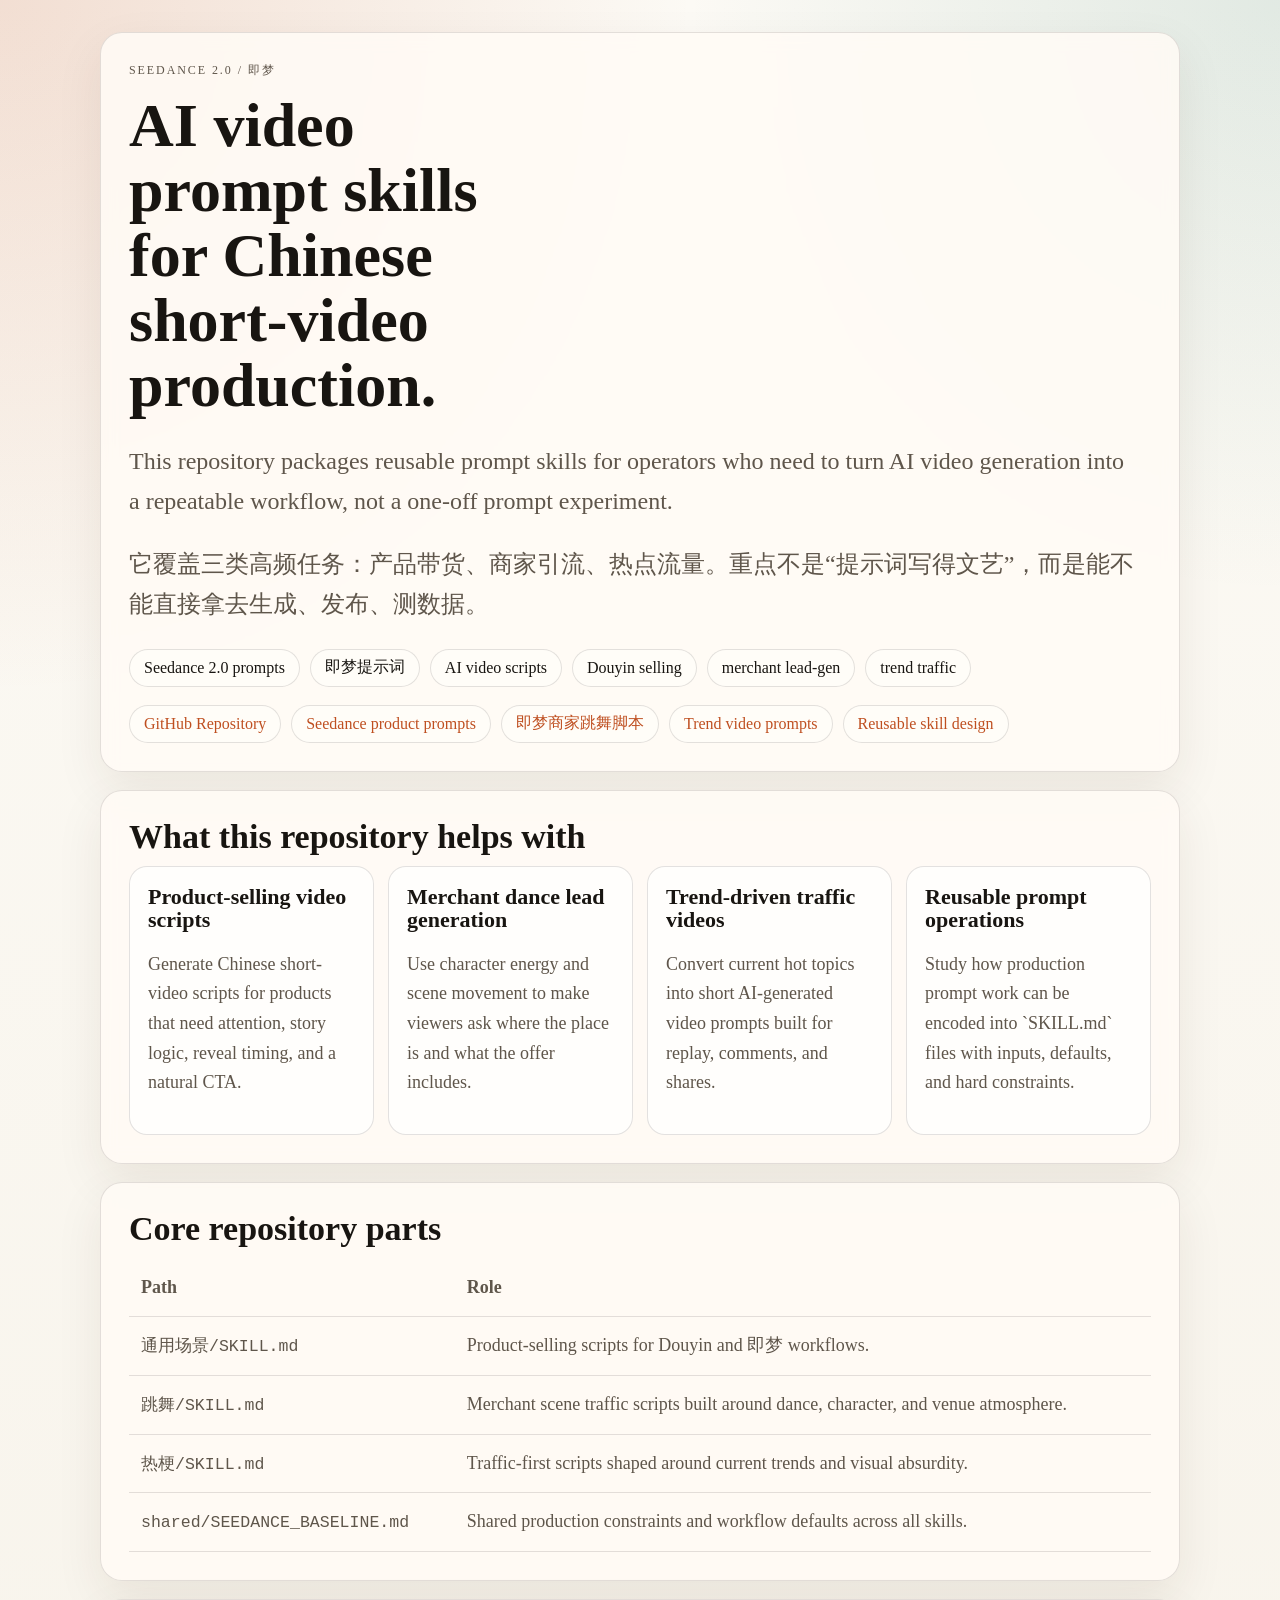
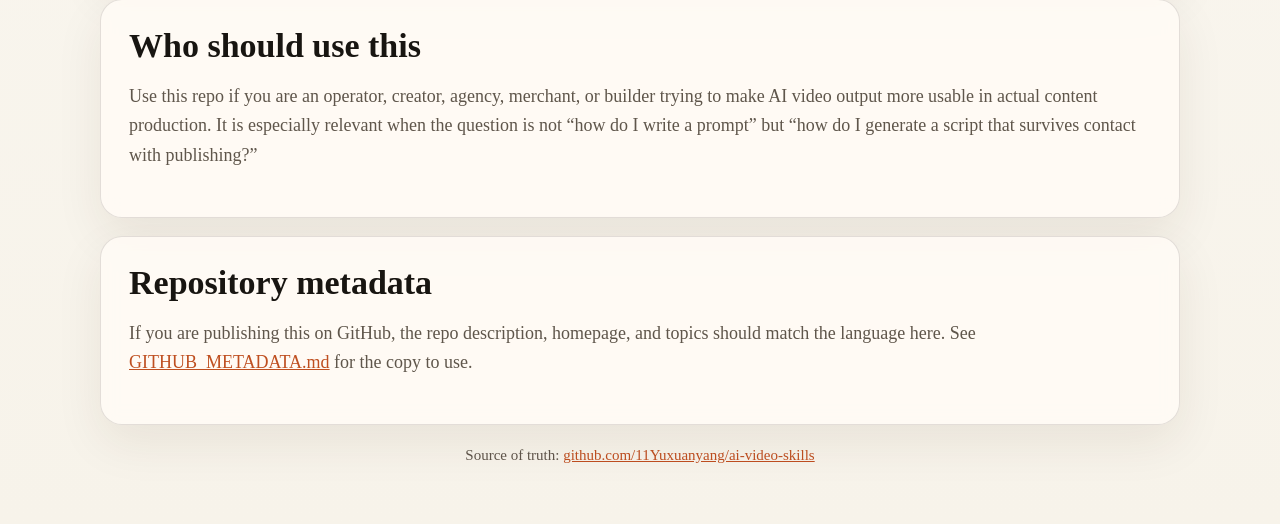
==== docs/index.html @ c66fc809 "Add GEO metadata and Pages docs" ====
<!doctype html>
<html lang="en">
  <head>
    <meta charset="utf-8">
    <meta name="viewport" content="width=device-width, initial-scale=1">
    <title>AI Video Skills for Seedance 2.0 and 即梦</title>
    <meta name="description" content="Reusable AI video prompt skills for Seedance 2.0 and 即梦, covering product-selling scripts, merchant dance lead-gen scripts, and trend-based traffic prompts.">
    <link rel="canonical" href="https://11yuxuanyang.github.io/ai-video-skills/">
    <meta name="robots" content="index,follow">
    <meta property="og:title" content="AI Video Skills for Seedance 2.0 / 即梦">
    <meta property="og:description" content="Reusable Chinese AI video prompt skills for product selling, merchant lead generation, and trend-driven short-video traffic.">
    <meta property="og:type" content="website">
    <meta property="og:url" content="https://11yuxuanyang.github.io/ai-video-skills/">
    <meta name="twitter:card" content="summary_large_image">
    <link rel="stylesheet" href="./styles.css">
    <script type="application/ld+json">
      {
        "@context": "https://schema.org",
        "@type": "SoftwareSourceCode",
        "name": "AI Video Skills for Seedance 2.0 / 即梦",
        "codeRepository": "https://github.com/11Yuxuanyang/ai-video-skills",
        "url": "https://11yuxuanyang.github.io/ai-video-skills/",
        "license": "https://github.com/11Yuxuanyang/ai-video-skills/blob/main/LICENSE",
        "keywords": [
          "Seedance 2.0 prompts",
          "即梦提示词",
          "AI video script skills",
          "Chinese short-video prompts",
          "Douyin AI product video scripts",
          "merchant dance promo prompts",
          "trend-based AI video prompts"
        ],
        "description": "Reusable AI video prompt skills for Seedance 2.0 and 即梦, with production-oriented scripts for selling, lead generation, and traffic acquisition."
      }
    </script>
  </head>
  <body>
    <main class="shell">
      <section class="hero">
        <p class="eyebrow">Seedance 2.0 / 即梦</p>
        <h1>AI video prompt skills for Chinese short-video production.</h1>
        <p class="lede">This repository packages reusable prompt skills for operators who need to turn AI video generation into a repeatable workflow, not a one-off prompt experiment.</p>
        <p class="lede">它覆盖三类高频任务：产品带货、商家引流、热点流量。重点不是“提示词写得文艺”，而是能不能直接拿去生成、发布、测数据。</p>
        <div class="pill-row">
          <span class="pill">Seedance 2.0 prompts</span>
          <span class="pill">即梦提示词</span>
          <span class="pill">AI video scripts</span>
          <span class="pill">Douyin selling</span>
          <span class="pill">merchant lead-gen</span>
          <span class="pill">trend traffic</span>
        </div>
        <nav class="nav">
          <a href="https://github.com/11Yuxuanyang/ai-video-skills">GitHub Repository</a>
          <a href="./seedance-product-video-prompts.html">Seedance product prompts</a>
          <a href="./jimeng-merchant-dance-video-scripts.html">即梦商家跳舞脚本</a>
          <a href="./ai-trend-video-prompts.html">Trend video prompts</a>
          <a href="./reusable-ai-video-skill-design.html">Reusable skill design</a>
        </nav>
      </section>

      <section class="section">
        <h2>What this repository helps with</h2>
        <div class="grid">
          <article class="card">
            <h3>Product-selling video scripts</h3>
            <p>Generate Chinese short-video scripts for products that need attention, story logic, reveal timing, and a natural CTA.</p>
          </article>
          <article class="card">
            <h3>Merchant dance lead generation</h3>
            <p>Use character energy and scene movement to make viewers ask where the place is and what the offer includes.</p>
          </article>
          <article class="card">
            <h3>Trend-driven traffic videos</h3>
            <p>Convert current hot topics into short AI-generated video prompts built for replay, comments, and shares.</p>
          </article>
          <article class="card">
            <h3>Reusable prompt operations</h3>
            <p>Study how production prompt work can be encoded into `SKILL.md` files with inputs, defaults, and hard constraints.</p>
          </article>
        </div>
      </section>

      <section class="section">
        <h2>Core repository parts</h2>
        <table class="table">
          <thead>
            <tr>
              <th>Path</th>
              <th>Role</th>
            </tr>
          </thead>
          <tbody>
            <tr>
              <td><code>通用场景/SKILL.md</code></td>
              <td>Product-selling scripts for Douyin and 即梦 workflows.</td>
            </tr>
            <tr>
              <td><code>跳舞/SKILL.md</code></td>
              <td>Merchant scene traffic scripts built around dance, character, and venue atmosphere.</td>
            </tr>
            <tr>
              <td><code>热梗/SKILL.md</code></td>
              <td>Traffic-first scripts shaped around current trends and visual absurdity.</td>
            </tr>
            <tr>
              <td><code>shared/SEEDANCE_BASELINE.md</code></td>
              <td>Shared production constraints and workflow defaults across all skills.</td>
            </tr>
          </tbody>
        </table>
      </section>

      <section class="section">
        <h2>Who should use this</h2>
        <p>Use this repo if you are an operator, creator, agency, merchant, or builder trying to make AI video output more usable in actual content production. It is especially relevant when the question is not “how do I write a prompt” but “how do I generate a script that survives contact with publishing?”</p>
      </section>

      <section class="section">
        <h2>Repository metadata</h2>
        <p>If you are publishing this on GitHub, the repo description, homepage, and topics should match the language here. See <a href="https://github.com/11Yuxuanyang/ai-video-skills/blob/main/GITHUB_METADATA.md">GITHUB_METADATA.md</a> for the copy to use.</p>
      </section>

      <p class="footer">Source of truth: <a href="https://github.com/11Yuxuanyang/ai-video-skills">github.com/11Yuxuanyang/ai-video-skills</a></p>
    </main>
  </body>
  </html>
---- docs/styles.css ----
:root {
  color-scheme: light;
  --bg: #f7f3ea;
  --surface: rgba(255, 251, 245, 0.88);
  --surface-strong: #fffdf8;
  --ink: #181511;
  --muted: #5f564b;
  --line: rgba(24, 21, 17, 0.12);
  --accent: #bf4f20;
  --accent-soft: #f1d6c7;
  --shadow: 0 18px 48px rgba(63, 35, 18, 0.08);
  --radius: 22px;
}

* {
  box-sizing: border-box;
}

body {
  margin: 0;
  font-family: "Iowan Old Style", "Palatino Linotype", "Book Antiqua", Georgia, serif;
  background:
    radial-gradient(circle at top left, rgba(191, 79, 32, 0.16), transparent 28%),
    radial-gradient(circle at top right, rgba(34, 114, 96, 0.12), transparent 24%),
    linear-gradient(180deg, #fcfaf5 0%, var(--bg) 100%);
  color: var(--ink);
}

a {
  color: var(--accent);
}

.shell {
  width: min(1080px, calc(100% - 32px));
  margin: 0 auto;
  padding: 32px 0 56px;
}

.hero,
.section {
  background: var(--surface);
  border: 1px solid var(--line);
  border-radius: var(--radius);
  box-shadow: var(--shadow);
  backdrop-filter: blur(8px);
  padding: 28px;
}

.section {
  margin-top: 18px;
}

.eyebrow {
  margin: 0 0 12px;
  font-size: 12px;
  letter-spacing: 0.16em;
  text-transform: uppercase;
  color: var(--muted);
}

h1,
h2,
h3 {
  line-height: 1.05;
  margin: 0 0 12px;
  font-weight: 700;
}

h1 {
  font-size: clamp(34px, 6vw, 62px);
  max-width: 12ch;
}

h2 {
  font-size: clamp(24px, 4vw, 34px);
}

h3 {
  font-size: 22px;
}

p,
li,
td,
th {
  font-size: 18px;
  line-height: 1.65;
  color: var(--muted);
}

.lede {
  font-size: clamp(18px, 2.6vw, 24px);
  max-width: 42em;
}

.pill-row,
.nav {
  display: flex;
  flex-wrap: wrap;
  gap: 10px;
  margin-top: 18px;
}

.pill,
.nav a {
  display: inline-flex;
  align-items: center;
  gap: 8px;
  min-height: 38px;
  padding: 0 14px;
  border-radius: 999px;
  text-decoration: none;
  border: 1px solid var(--line);
  background: var(--surface-strong);
}

.grid {
  display: grid;
  grid-template-columns: repeat(auto-fit, minmax(220px, 1fr));
  gap: 14px;
}

.card {
  padding: 18px;
  border-radius: 18px;
  border: 1px solid var(--line);
  background: rgba(255, 255, 255, 0.7);
}

.table {
  width: 100%;
  border-collapse: collapse;
  overflow: hidden;
}

.table th,
.table td {
  text-align: left;
  vertical-align: top;
  padding: 14px 12px;
  border-bottom: 1px solid var(--line);
}

.footer {
  margin: 18px 0 0;
  font-size: 15px;
  text-align: center;
}

code {
  font-family: "SFMono-Regular", Menlo, Consolas, monospace;
  font-size: 0.92em;
}

@media (max-width: 640px) {
  .shell {
    width: min(100% - 20px, 1080px);
    padding: 20px 0 40px;
  }

  .hero,
  .section {
    padding: 20px;
    border-radius: 18px;
  }

  p,
  li,
  td,
  th {
    font-size: 16px;
  }
}
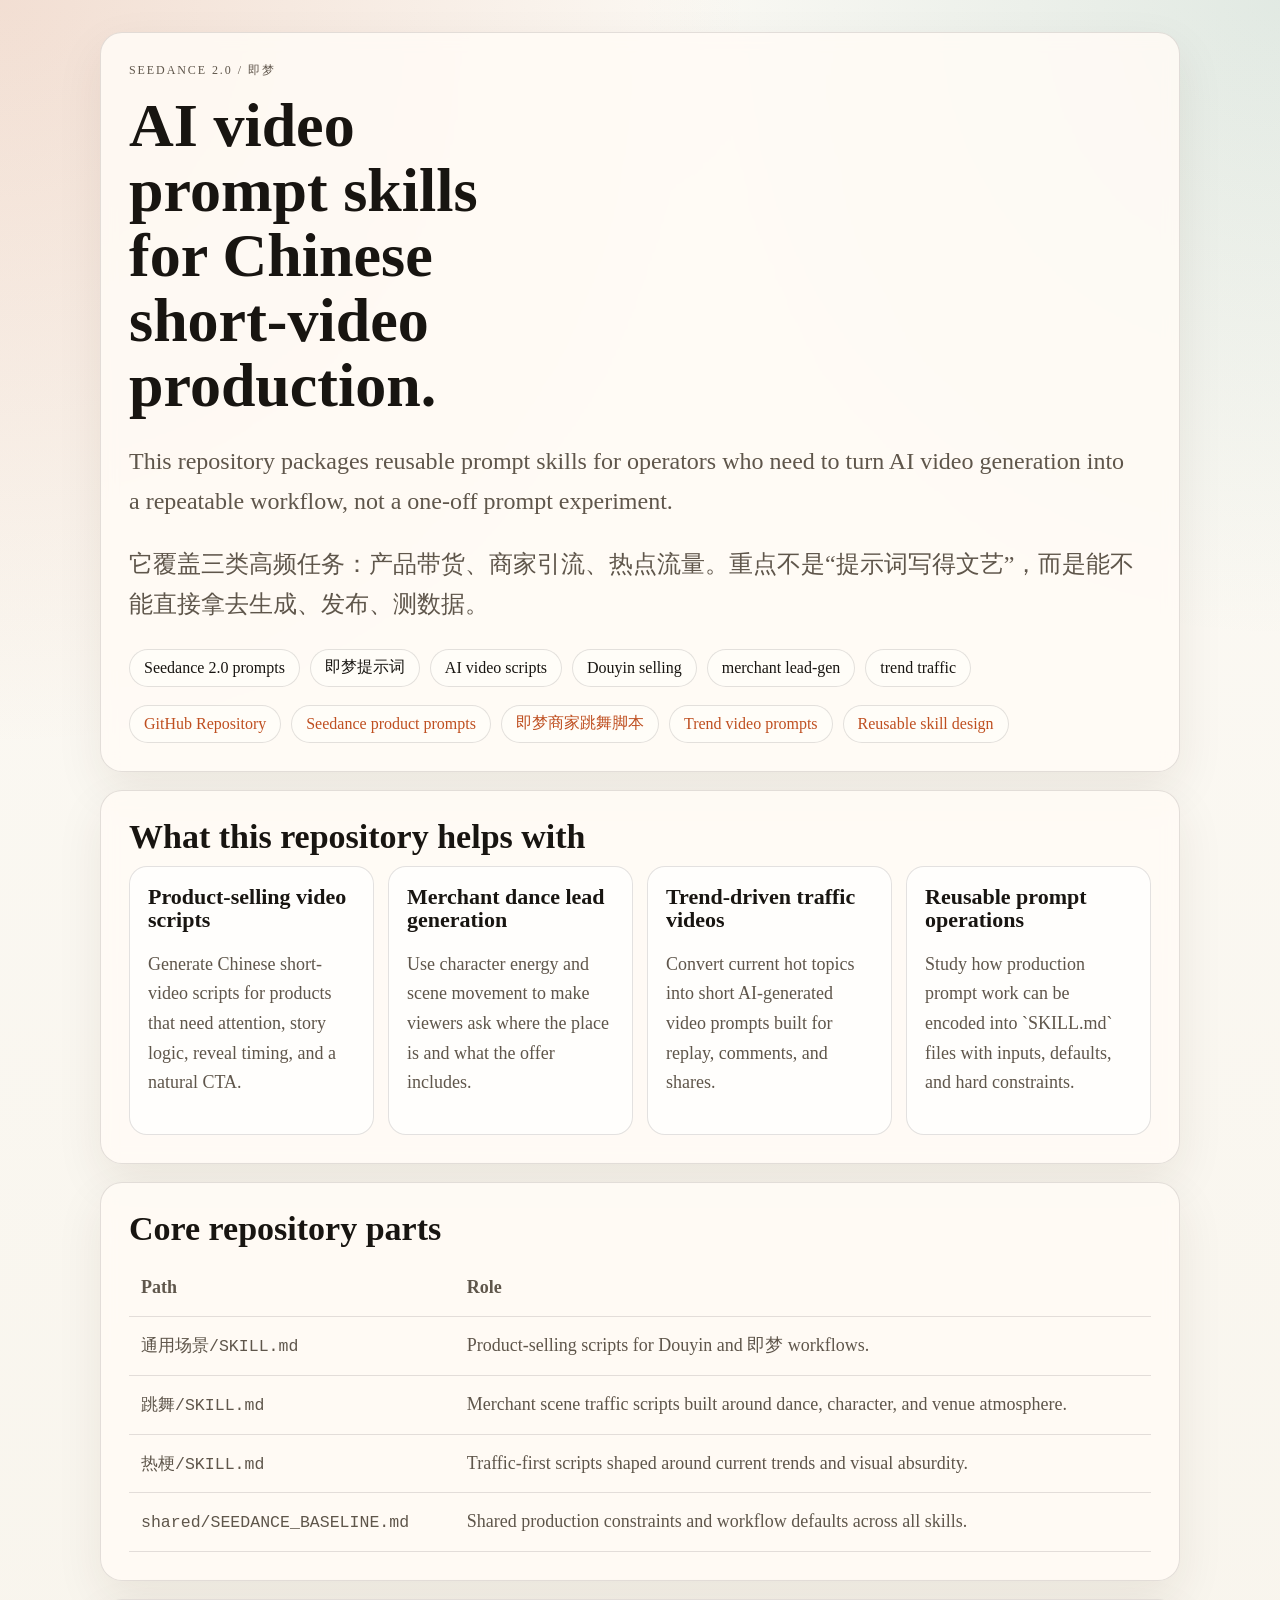
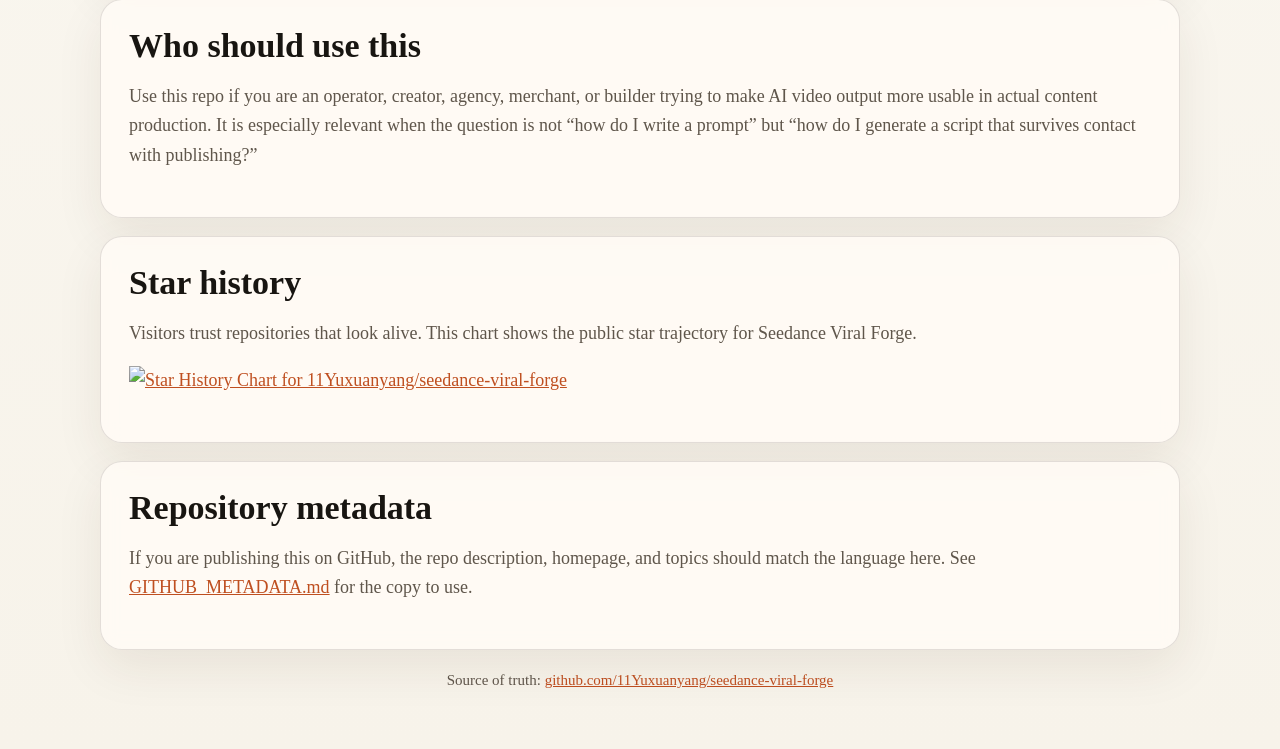
==== commit 2782e46b: "Add star history to README and docs home" ====
--- a/docs/index.html
+++ b/docs/index.html
@@ -3,24 +3,24 @@
   <head>
     <meta charset="utf-8">
     <meta name="viewport" content="width=device-width, initial-scale=1">
-    <title>AI Video Skills for Seedance 2.0 and 即梦</title>
+    <title>Seedance Viral Forge</title>
     <meta name="description" content="Reusable AI video prompt skills for Seedance 2.0 and 即梦, covering product-selling scripts, merchant dance lead-gen scripts, and trend-based traffic prompts.">
-    <link rel="canonical" href="https://11yuxuanyang.github.io/ai-video-skills/">
+    <link rel="canonical" href="https://11yuxuanyang.github.io/seedance-viral-forge/">
     <meta name="robots" content="index,follow">
-    <meta property="og:title" content="AI Video Skills for Seedance 2.0 / 即梦">
+    <meta property="og:title" content="Seedance Viral Forge">
     <meta property="og:description" content="Reusable Chinese AI video prompt skills for product selling, merchant lead generation, and trend-driven short-video traffic.">
     <meta property="og:type" content="website">
-    <meta property="og:url" content="https://11yuxuanyang.github.io/ai-video-skills/">
+    <meta property="og:url" content="https://11yuxuanyang.github.io/seedance-viral-forge/">
     <meta name="twitter:card" content="summary_large_image">
     <link rel="stylesheet" href="./styles.css">
     <script type="application/ld+json">
       {
         "@context": "https://schema.org",
         "@type": "SoftwareSourceCode",
-        "name": "AI Video Skills for Seedance 2.0 / 即梦",
-        "codeRepository": "https://github.com/11Yuxuanyang/ai-video-skills",
-        "url": "https://11yuxuanyang.github.io/ai-video-skills/",
-        "license": "https://github.com/11Yuxuanyang/ai-video-skills/blob/main/LICENSE",
+        "name": "Seedance Viral Forge",
+        "codeRepository": "https://github.com/11Yuxuanyang/seedance-viral-forge",
+        "url": "https://11yuxuanyang.github.io/seedance-viral-forge/",
+        "license": "https://github.com/11Yuxuanyang/seedance-viral-forge/blob/main/LICENSE",
         "keywords": [
           "Seedance 2.0 prompts",
           "即梦提示词",
@@ -50,7 +50,7 @@
           <span class="pill">trend traffic</span>
         </div>
         <nav class="nav">
-          <a href="https://github.com/11Yuxuanyang/ai-video-skills">GitHub Repository</a>
+          <a href="https://github.com/11Yuxuanyang/seedance-viral-forge">GitHub Repository</a>
           <a href="./seedance-product-video-prompts.html">Seedance product prompts</a>
           <a href="./jimeng-merchant-dance-video-scripts.html">即梦商家跳舞脚本</a>
           <a href="./ai-trend-video-prompts.html">Trend video prompts</a>
@@ -116,11 +116,17 @@
       </section>
 
       <section class="section">
-        <h2>Repository metadata</h2>
-        <p>If you are publishing this on GitHub, the repo description, homepage, and topics should match the language here. See <a href="https://github.com/11Yuxuanyang/ai-video-skills/blob/main/GITHUB_METADATA.md">GITHUB_METADATA.md</a> for the copy to use.</p>
+        <h2>Star history</h2>
+        <p>Visitors trust repositories that look alive. This chart shows the public star trajectory for Seedance Viral Forge.</p>
+        <p><a href="https://www.star-history.com/#11Yuxuanyang/seedance-viral-forge&Date"><img src="https://api.star-history.com/svg?repos=11Yuxuanyang/seedance-viral-forge&type=Date" alt="Star History Chart for 11Yuxuanyang/seedance-viral-forge"></a></p>
       </section>
 
-      <p class="footer">Source of truth: <a href="https://github.com/11Yuxuanyang/ai-video-skills">github.com/11Yuxuanyang/ai-video-skills</a></p>
+      <section class="section">
+        <h2>Repository metadata</h2>
+        <p>If you are publishing this on GitHub, the repo description, homepage, and topics should match the language here. See <a href="https://github.com/11Yuxuanyang/seedance-viral-forge/blob/main/GITHUB_METADATA.md">GITHUB_METADATA.md</a> for the copy to use.</p>
+      </section>
+
+      <p class="footer">Source of truth: <a href="https://github.com/11Yuxuanyang/seedance-viral-forge">github.com/11Yuxuanyang/seedance-viral-forge</a></p>
     </main>
   </body>
   </html>
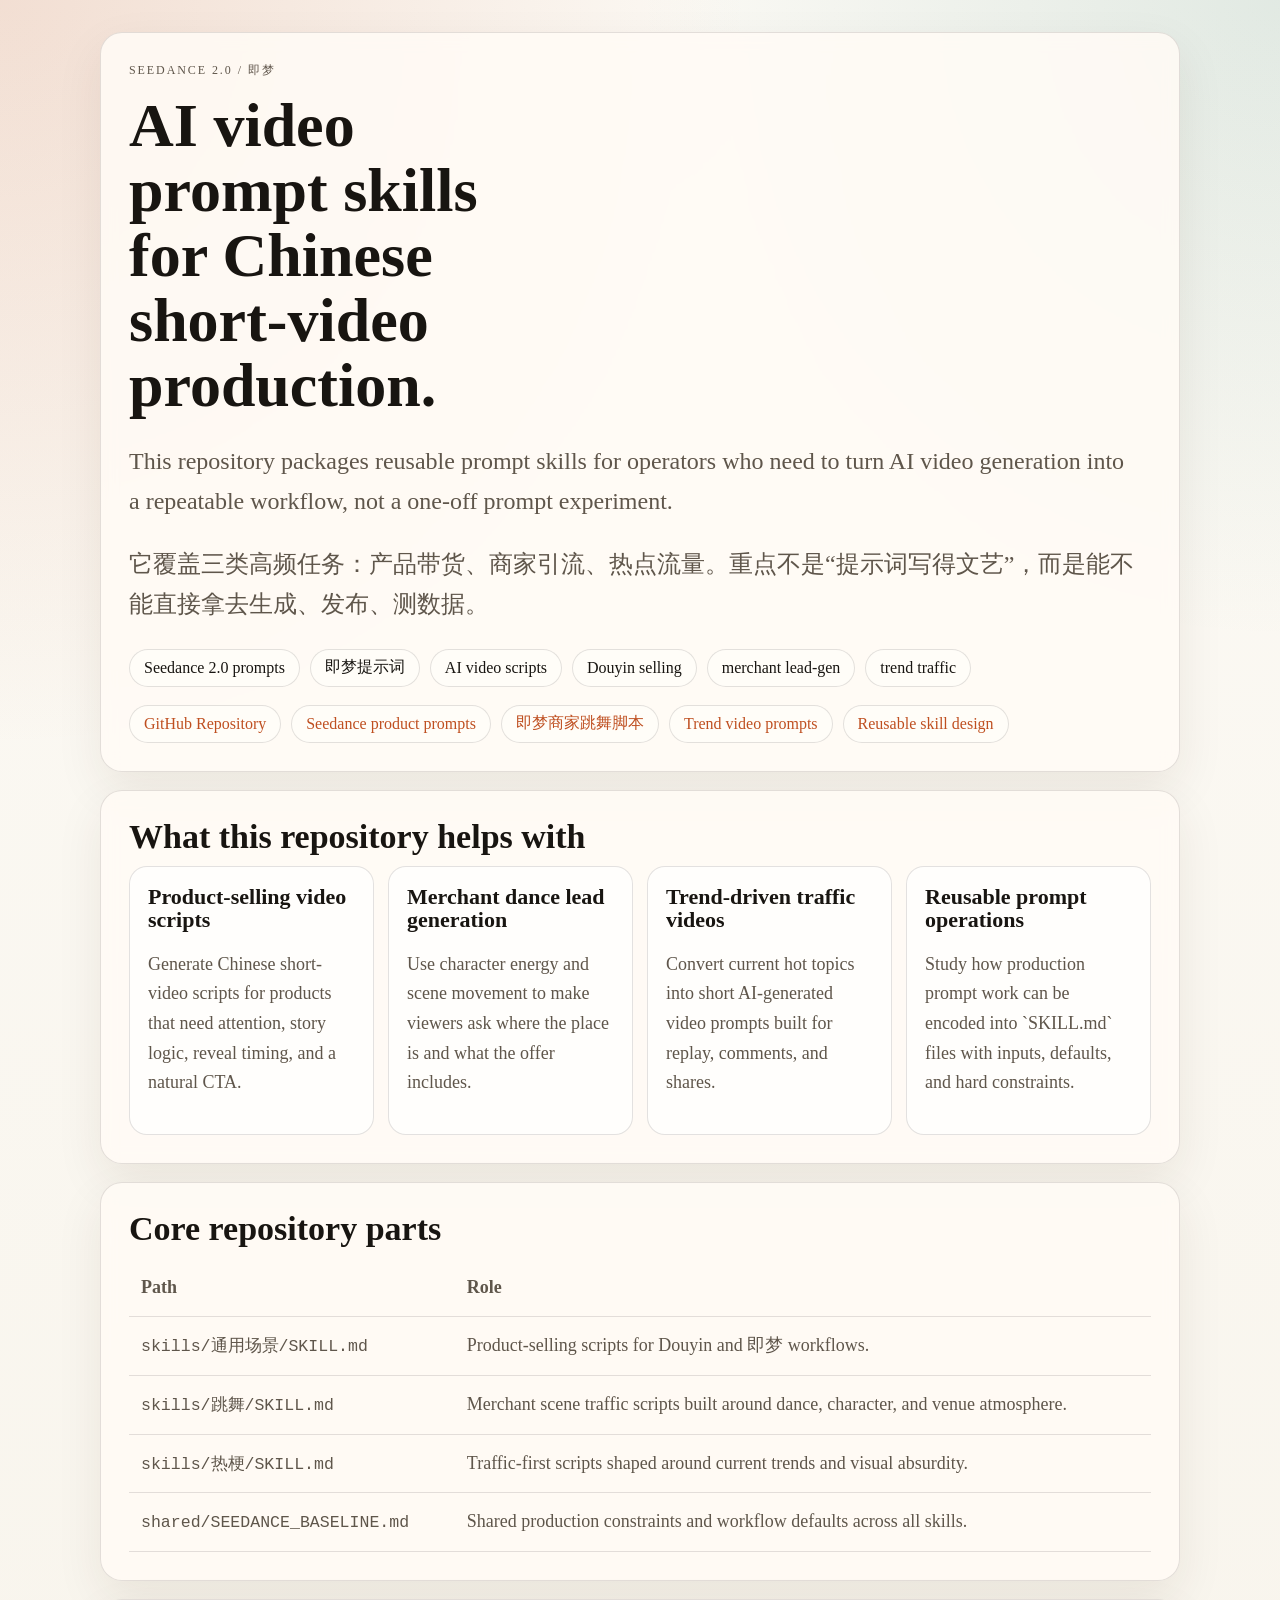
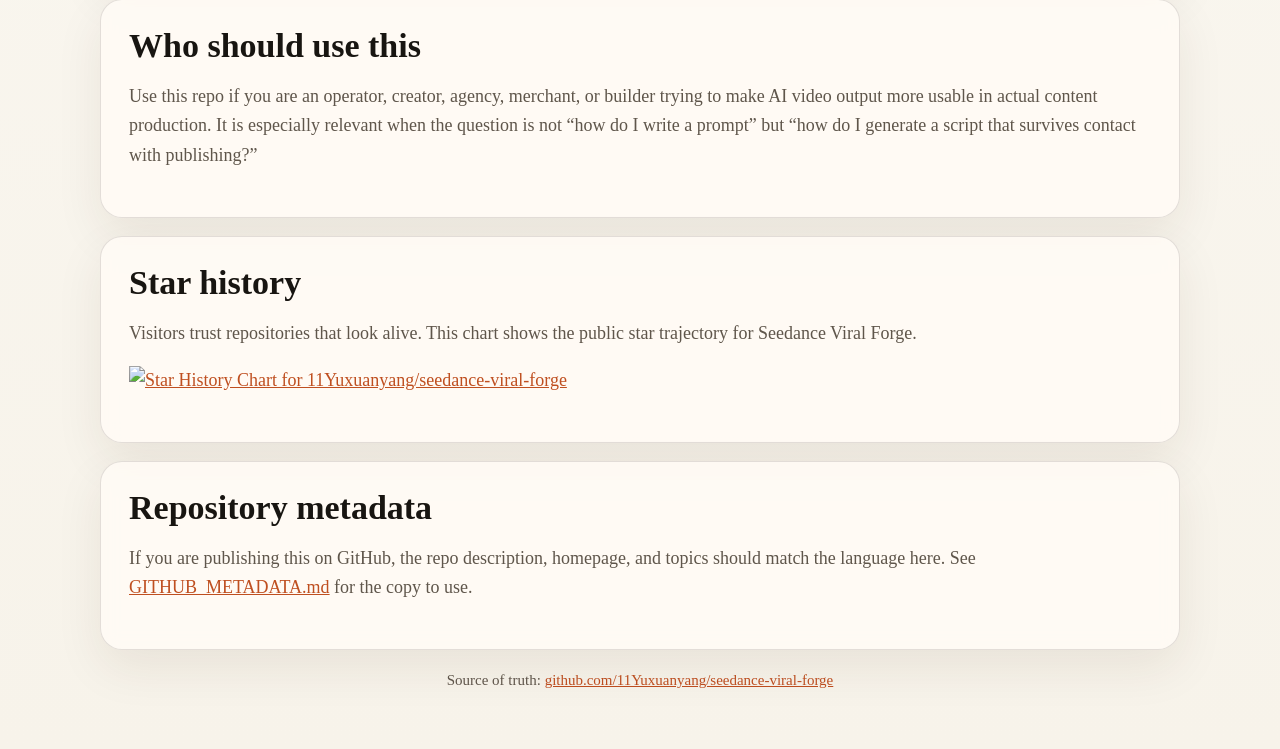
==== commit 2cbe6064: "refactor: move production skills under skills" ====
--- a/docs/index.html
+++ b/docs/index.html
@@ -91,15 +91,15 @@
           </thead>
           <tbody>
             <tr>
-              <td><code>通用场景/SKILL.md</code></td>
+              <td><code>skills/通用场景/SKILL.md</code></td>
               <td>Product-selling scripts for Douyin and 即梦 workflows.</td>
             </tr>
             <tr>
-              <td><code>跳舞/SKILL.md</code></td>
+              <td><code>skills/跳舞/SKILL.md</code></td>
               <td>Merchant scene traffic scripts built around dance, character, and venue atmosphere.</td>
             </tr>
             <tr>
-              <td><code>热梗/SKILL.md</code></td>
+              <td><code>skills/热梗/SKILL.md</code></td>
               <td>Traffic-first scripts shaped around current trends and visual absurdity.</td>
             </tr>
             <tr>
